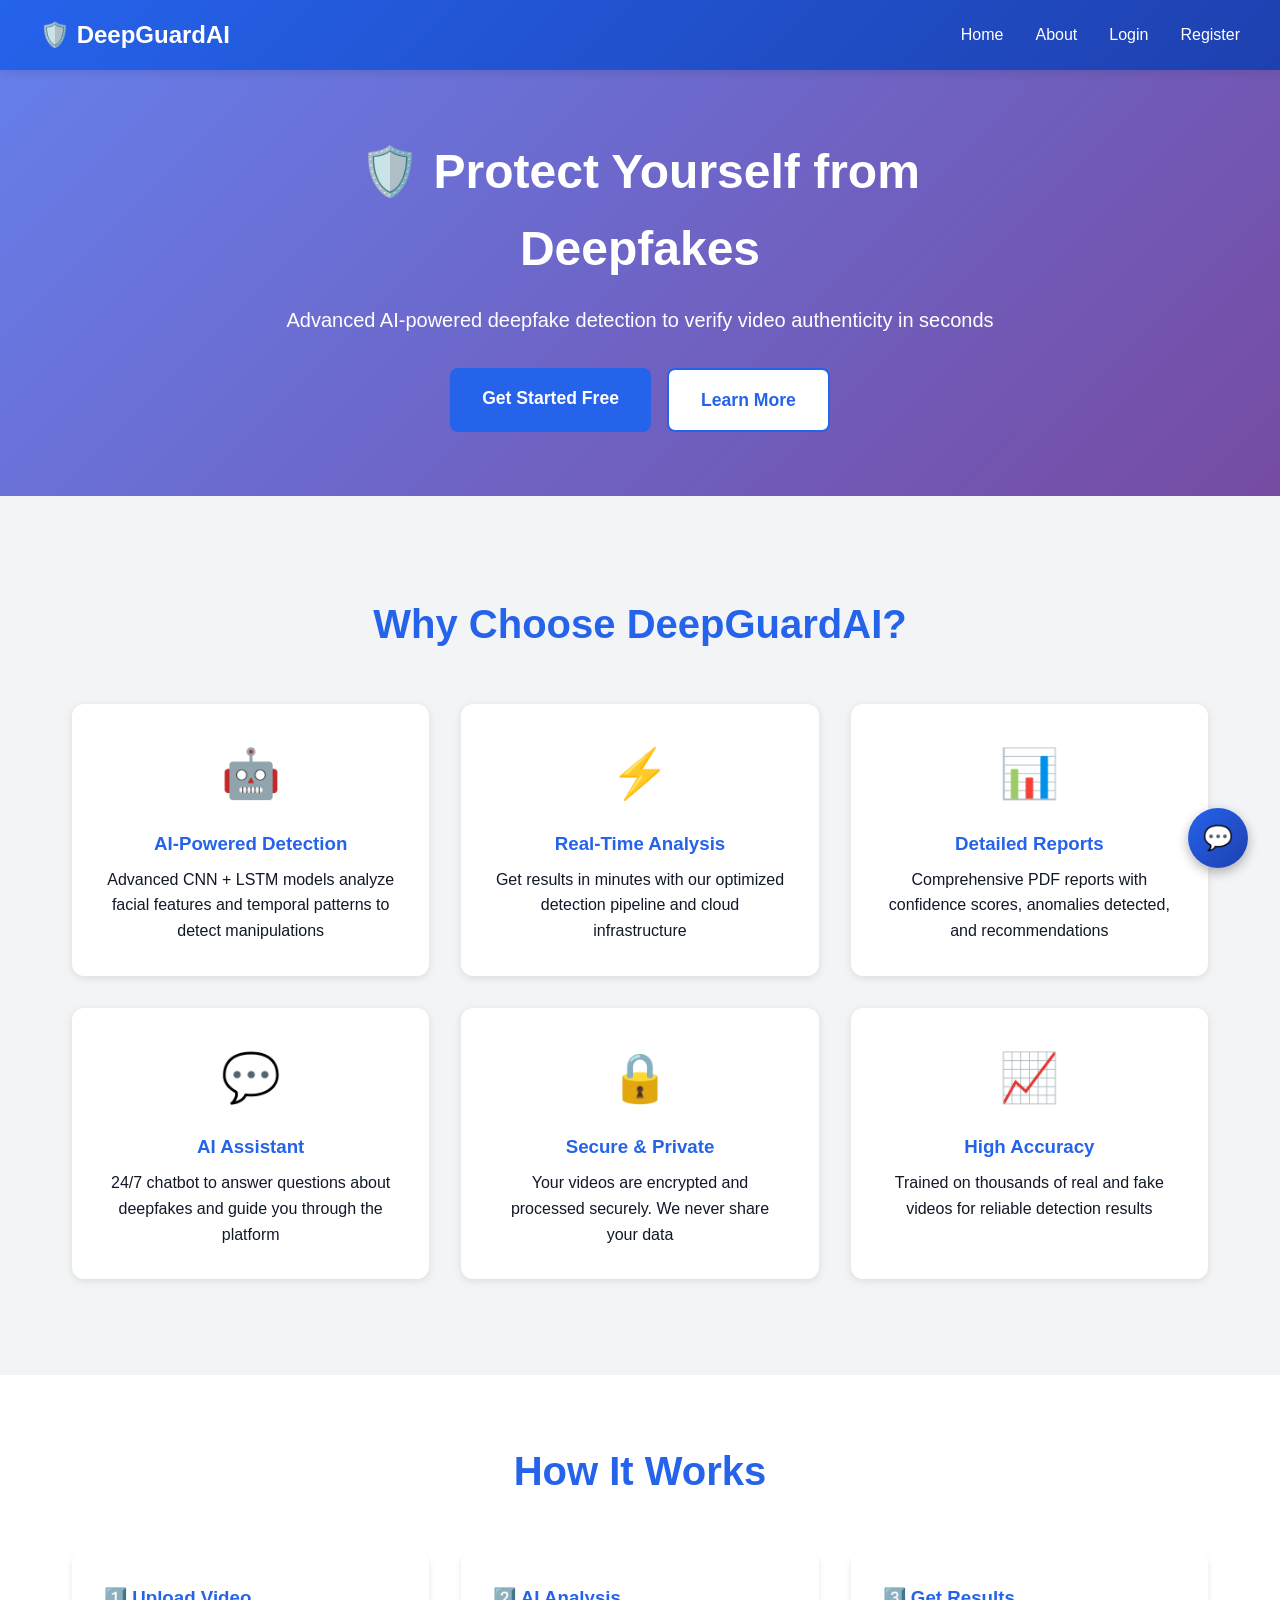
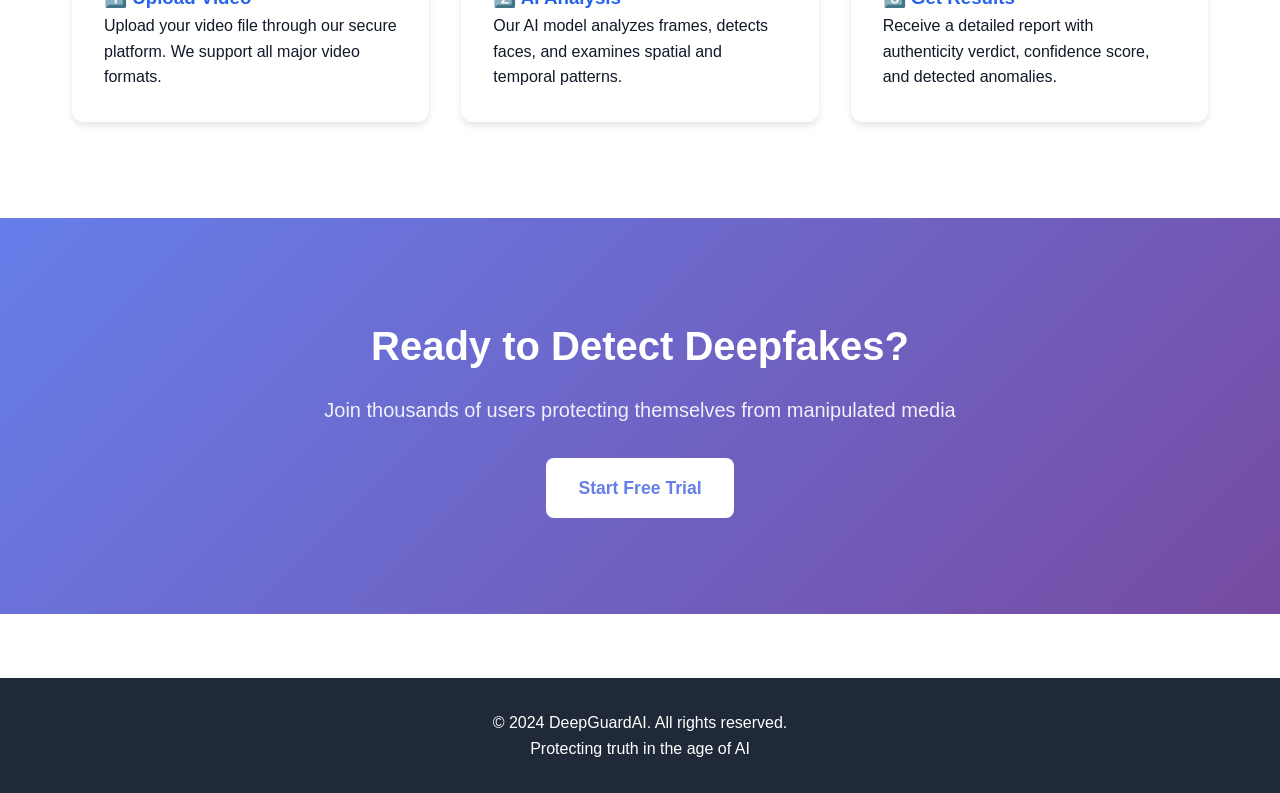
==== index.html @ ff69d8b6 "Add files via upload" ====
<!DOCTYPE html>
<html lang="en">
<head>
  <meta charset="UTF-8">
  <meta name="viewport" content="width=device-width, initial-scale=1.0">
  <title>DeepGuardAI - Deepfake Detection Platform</title>
  <link rel="stylesheet" href="css/style.css">
</head>
<body>
  <!-- Navigation -->
  <nav class="navbar">
    <div class="navbar-container">
      <a href="index.html" class="navbar-brand">
        🛡️ DeepGuardAI
      </a>
      <ul class="navbar-menu">
        <li><a href="index.html">Home</a></li>
        <li><a href="about.html">About</a></li>
        <li><a href="login.html">Login</a></li>
        <li><a href="register.html">Register</a></li>
      </ul>
    </div>
  </nav>

  <!-- Hero Section -->
  <section class="hero">
    <div class="hero-content">
      <h1>🛡️ Protect Yourself from Deepfakes</h1>
      <p>Advanced AI-powered deepfake detection to verify video authenticity in seconds</p>
      <div style="display: flex; gap: 1rem; justify-content: center; flex-wrap: wrap;">
        <a href="register.html" class="btn btn-lg btn-primary">Get Started Free</a>
        <a href="about.html" class="btn btn-lg btn-secondary">Learn More</a>
      </div>
    </div>
  </section>

  <!-- Features Section -->
  <section class="features">
    <div class="container">
      <h2 style="text-align: center; margin-bottom: 3rem; font-size: 2.5rem; color: var(--primary-color);">
        Why Choose DeepGuardAI?
      </h2>
      <div class="features-grid">
        <div class="feature-card">
          <div class="feature-icon">🤖</div>
          <h3>AI-Powered Detection</h3>
          <p>Advanced CNN + LSTM models analyze facial features and temporal patterns to detect manipulations</p>
        </div>
        <div class="feature-card">
          <div class="feature-icon">⚡</div>
          <h3>Real-Time Analysis</h3>
          <p>Get results in minutes with our optimized detection pipeline and cloud infrastructure</p>
        </div>
        <div class="feature-card">
          <div class="feature-icon">📊</div>
          <h3>Detailed Reports</h3>
          <p>Comprehensive PDF reports with confidence scores, anomalies detected, and recommendations</p>
        </div>
        <div class="feature-card">
          <div class="feature-icon">💬</div>
          <h3>AI Assistant</h3>
          <p>24/7 chatbot to answer questions about deepfakes and guide you through the platform</p>
        </div>
        <div class="feature-card">
          <div class="feature-icon">🔒</div>
          <h3>Secure & Private</h3>
          <p>Your videos are encrypted and processed securely. We never share your data</p>
        </div>
        <div class="feature-card">
          <div class="feature-icon">📈</div>
          <h3>High Accuracy</h3>
          <p>Trained on thousands of real and fake videos for reliable detection results</p>
        </div>
      </div>
    </div>
  </section>

  <!-- How It Works -->
  <section class="container" style="padding: 4rem 2rem;">
    <h2 style="text-align: center; margin-bottom: 3rem; font-size: 2.5rem; color: var(--primary-color);">
      How It Works
    </h2>
    <div class="features-grid">
      <div class="card">
        <h3 style="color: var(--primary-color);">1️⃣ Upload Video</h3>
        <p>Upload your video file through our secure platform. We support all major video formats.</p>
      </div>
      <div class="card">
        <h3 style="color: var(--primary-color);">2️⃣ AI Analysis</h3>
        <p>Our AI model analyzes frames, detects faces, and examines spatial and temporal patterns.</p>
      </div>
      <div class="card">
        <h3 style="color: var(--primary-color);">3️⃣ Get Results</h3>
        <p>Receive a detailed report with authenticity verdict, confidence score, and detected anomalies.</p>
      </div>
    </div>
  </section>

  <!-- CTA Section -->
  <section style="background: linear-gradient(135deg, #667eea 0%, #764ba2 100%); padding: 4rem 2rem; text-align: center; color: white;">
    <div class="container">
      <h2 style="font-size: 2.5rem; margin-bottom: 1rem;">Ready to Detect Deepfakes?</h2>
      <p style="font-size: 1.25rem; margin-bottom: 2rem; opacity: 0.9;">
        Join thousands of users protecting themselves from manipulated media
      </p>
      <a href="register.html" class="btn btn-lg" style="background: white; color: #667eea;">
        Start Free Trial
      </a>
    </div>
  </section>

  <!-- Footer -->
  <footer class="footer">
    <p>&copy; 2024 DeepGuardAI. All rights reserved.</p>
    <p>Protecting truth in the age of AI</p>
  </footer>

  <!-- Chatbot -->
  <button class="chatbot-button" id="chatbot-button">💬</button>
  
  <div class="chatbot-window" id="chatbot-window">
    <div class="chatbot-header">
      <h3>AI Assistant</h3>
      <button class="chatbot-close" id="chatbot-close">×</button>
    </div>
    <div class="chatbot-messages" id="chatbot-messages">
      <div class="message message-bot">
        Hello! I'm your DeepGuardAI assistant. How can I help you today?
      </div>
    </div>
    <form class="chatbot-input" id="chatbot-form">
      <input type="text" id="chatbot-input" placeholder="Ask me anything..." required>
      <button type="submit">Send</button>
    </form>
  </div>

  <script src="js/app.js"></script>
</body>
</html>
---- css/style.css ----
/* DeepGuardAI - Main Stylesheet */

:root {
  --primary-color: #2563eb;
  --primary-dark: #1e40af;
  --secondary-color: #10b981;
  --danger-color: #ef4444;
  --warning-color: #f59e0b;
  --dark-bg: #1f2937;
  --light-bg: #f3f4f6;
  --text-dark: #111827;
  --text-light: #6b7280;
  --border-color: #e5e7eb;
  --success-color: #10b981;
}

* {
  margin: 0;
  padding: 0;
  box-sizing: border-box;
}

body {
  font-family: 'Segoe UI', Tahoma, Geneva, Verdana, sans-serif;
  line-height: 1.6;
  color: var(--text-dark);
  background-color: #ffffff;
}

/* Navigation */
.navbar {
  background: linear-gradient(135deg, var(--primary-color), var(--primary-dark));
  color: white;
  padding: 1rem 2rem;
  box-shadow: 0 2px 10px rgba(0,0,0,0.1);
  position: sticky;
  top: 0;
  z-index: 1000;
}

.navbar-container {
  max-width: 1200px;
  margin: 0 auto;
  display: flex;
  justify-content: space-between;
  align-items: center;
}

.navbar-brand {
  font-size: 1.5rem;
  font-weight: bold;
  text-decoration: none;
  color: white;
  display: flex;
  align-items: center;
  gap: 0.5rem;
}

.navbar-menu {
  display: flex;
  list-style: none;
  gap: 2rem;
  align-items: center;
}

.navbar-menu a {
  color: white;
  text-decoration: none;
  transition: opacity 0.3s;
  font-weight: 500;
}

.navbar-menu a:hover {
  opacity: 0.8;
}

/* Hero Section */
.hero {
  background: linear-gradient(135deg, #667eea 0%, #764ba2 100%);
  color: white;
  padding: 4rem 2rem;
  text-align: center;
}

.hero-content {
  max-width: 800px;
  margin: 0 auto;
}

.hero h1 {
  font-size: 3rem;
  margin-bottom: 1rem;
  animation: fadeInUp 0.8s ease;
}

.hero p {
  font-size: 1.25rem;
  margin-bottom: 2rem;
  opacity: 0.9;
  animation: fadeInUp 0.8s ease 0.2s both;
}

/* Buttons */
.btn {
  display: inline-block;
  padding: 0.75rem 1.5rem;
  border: none;
  border-radius: 0.5rem;
  font-size: 1rem;
  font-weight: 600;
  cursor: pointer;
  text-decoration: none;
  transition: all 0.3s;
  text-align: center;
}

.btn-primary {
  background-color: var(--primary-color);
  color: white;
}

.btn-primary:hover {
  background-color: var(--primary-dark);
  transform: translateY(-2px);
  box-shadow: 0 4px 12px rgba(37, 99, 235, 0.4);
}

.btn-secondary {
  background-color: white;
  color: var(--primary-color);
  border: 2px solid var(--primary-color);
}

.btn-secondary:hover {
  background-color: var(--primary-color);
  color: white;
}

.btn-success {
  background-color: var(--success-color);
  color: white;
}

.btn-danger {
  background-color: var(--danger-color);
  color: white;
}

.btn-lg {
  padding: 1rem 2rem;
  font-size: 1.1rem;
}

/* Container */
.container {
  max-width: 1200px;
  margin: 0 auto;
  padding: 2rem;
}

/* Cards */
.card {
  background: white;
  border-radius: 0.75rem;
  padding: 2rem;
  box-shadow: 0 4px 6px rgba(0,0,0,0.1);
  margin-bottom: 2rem;
  transition: transform 0.3s, box-shadow 0.3s;
}

.card:hover {
  transform: translateY(-4px);
  box-shadow: 0 8px 16px rgba(0,0,0,0.15);
}

.card-title {
  font-size: 1.5rem;
  margin-bottom: 1rem;
  color: var(--primary-color);
}

/* Forms */
.form-group {
  margin-bottom: 1.5rem;
}

.form-group label {
  display: block;
  margin-bottom: 0.5rem;
  font-weight: 600;
  color: var(--text-dark);
}

.form-control {
  width: 100%;
  padding: 0.75rem;
  border: 2px solid var(--border-color);
  border-radius: 0.5rem;
  font-size: 1rem;
  transition: border-color 0.3s;
}

.form-control:focus {
  outline: none;
  border-color: var(--primary-color);
}

/* Features Section */
.features {
  padding: 4rem 2rem;
  background-color: var(--light-bg);
}

.features-grid {
  display: grid;
  grid-template-columns: repeat(auto-fit, minmax(280px, 1fr));
  gap: 2rem;
  max-width: 1200px;
  margin: 0 auto;
}

.feature-card {
  background: white;
  padding: 2rem;
  border-radius: 0.75rem;
  text-align: center;
  box-shadow: 0 2px 8px rgba(0,0,0,0.1);
  transition: transform 0.3s;
}

.feature-card:hover {
  transform: translateY(-8px);
}

.feature-icon {
  font-size: 3rem;
  margin-bottom: 1rem;
}

.feature-card h3 {
  color: var(--primary-color);
  margin-bottom: 0.5rem;
}

/* Status Badges */
.badge {
  display: inline-block;
  padding: 0.25rem 0.75rem;
  border-radius: 1rem;
  font-size: 0.875rem;
  font-weight: 600;
}

.badge-pending {
  background-color: #fef3c7;
  color: #92400e;
}

.badge-processing {
  background-color: #dbeafe;
  color: #1e40af;
}

.badge-fake {
  background-color: #fee2e2;
  color: #991b1b;
}

.badge-real {
  background-color: #d1fae5;
  color: #065f46;
}

.badge-error {
  background-color: #fee2e2;
  color: #991b1b;
}

/* Table */
.table {
  width: 100%;
  border-collapse: collapse;
  margin-top: 1rem;
}

.table th,
.table td {
  padding: 1rem;
  text-align: left;
  border-bottom: 1px solid var(--border-color);
}

.table th {
  background-color: var(--light-bg);
  font-weight: 600;
  color: var(--primary-color);
}

.table tr:hover {
  background-color: var(--light-bg);
}

/* Loading Spinner */
.spinner {
  border: 4px solid var(--border-color);
  border-top: 4px solid var(--primary-color);
  border-radius: 50%;
  width: 40px;
  height: 40px;
  animation: spin 1s linear infinite;
  margin: 2rem auto;
}

@keyframes spin {
  0% { transform: rotate(0deg); }
  100% { transform: rotate(360deg); }
}

/* Alert */
.alert {
  padding: 1rem;
  border-radius: 0.5rem;
  margin-bottom: 1rem;
}

.alert-success {
  background-color: #d1fae5;
  color: #065f46;
  border: 1px solid #10b981;
}

.alert-error {
  background-color: #fee2e2;
  color: #991b1b;
  border: 1px solid #ef4444;
}

.alert-info {
  background-color: #dbeafe;
  color: #1e40af;
  border: 1px solid #3b82f6;
}

/* Chatbot */
.chatbot-button {
  position: fixed;
  bottom: 2rem;
  right: 2rem;
  width: 60px;
  height: 60px;
  border-radius: 50%;
  background: linear-gradient(135deg, var(--primary-color), var(--primary-dark));
  color: white;
  border: none;
  font-size: 1.5rem;
  cursor: pointer;
  box-shadow: 0 4px 12px rgba(0,0,0,0.3);
  transition: transform 0.3s;
  z-index: 999;
}

.chatbot-button:hover {
  transform: scale(1.1);
}

.chatbot-window {
  position: fixed;
  bottom: 5rem;
  right: 2rem;
  width: 350px;
  height: 500px;
  background: white;
  border-radius: 1rem;
  box-shadow: 0 8px 24px rgba(0,0,0,0.2);
  display: none;
  flex-direction: column;
  z-index: 998;
}

.chatbot-window.active {
  display: flex;
}

.chatbot-header {
  background: linear-gradient(135deg, var(--primary-color), var(--primary-dark));
  color: white;
  padding: 1rem;
  border-radius: 1rem 1rem 0 0;
  display: flex;
  justify-content: space-between;
  align-items: center;
}

.chatbot-close {
  background: none;
  border: none;
  color: white;
  font-size: 1.5rem;
  cursor: pointer;
}

.chatbot-messages {
  flex: 1;
  padding: 1rem;
  overflow-y: auto;
}

.message {
  margin-bottom: 1rem;
  padding: 0.75rem;
  border-radius: 0.5rem;
  max-width: 80%;
}

.message-user {
  background-color: var(--primary-color);
  color: white;
  margin-left: auto;
}

.message-bot {
  background-color: var(--light-bg);
  color: var(--text-dark);
}

.chatbot-input {
  display: flex;
  padding: 1rem;
  border-top: 1px solid var(--border-color);
}

.chatbot-input input {
  flex: 1;
  padding: 0.5rem;
  border: 1px solid var(--border-color);
  border-radius: 0.5rem;
  margin-right: 0.5rem;
}

.chatbot-input button {
  padding: 0.5rem 1rem;
  background-color: var(--primary-color);
  color: white;
  border: none;
  border-radius: 0.5rem;
  cursor: pointer;
}

/* Animations */
@keyframes fadeInUp {
  from {
    opacity: 0;
    transform: translateY(30px);
  }
  to {
    opacity: 1;
    transform: translateY(0);
  }
}

.fade-in {
  animation: fadeInUp 0.6s ease;
}

/* Footer */
.footer {
  background-color: var(--dark-bg);
  color: white;
  text-align: center;
  padding: 2rem;
  margin-top: 4rem;
}

/* Responsive */
@media (max-width: 768px) {
  .hero h1 {
    font-size: 2rem;
  }
  
  .navbar-menu {
    gap: 1rem;
    font-size: 0.9rem;
  }
  
  .features-grid {
    grid-template-columns: 1fr;
  }
  
  .chatbot-window {
    width: 90%;
    right: 5%;
  }
}

/* Progress Bar */
.progress {
  width: 100%;
  height: 20px;
  background-color: var(--border-color);
  border-radius: 10px;
  overflow: hidden;
  margin: 1rem 0;
}

.progress-bar {
  height: 100%;
  background: linear-gradient(90deg, var(--primary-color), var(--secondary-color));
  transition: width 0.3s ease;
  display: flex;
  align-items: center;
  justify-content: center;
  color: white;
  font-size: 0.75rem;
  font-weight: 600;
}
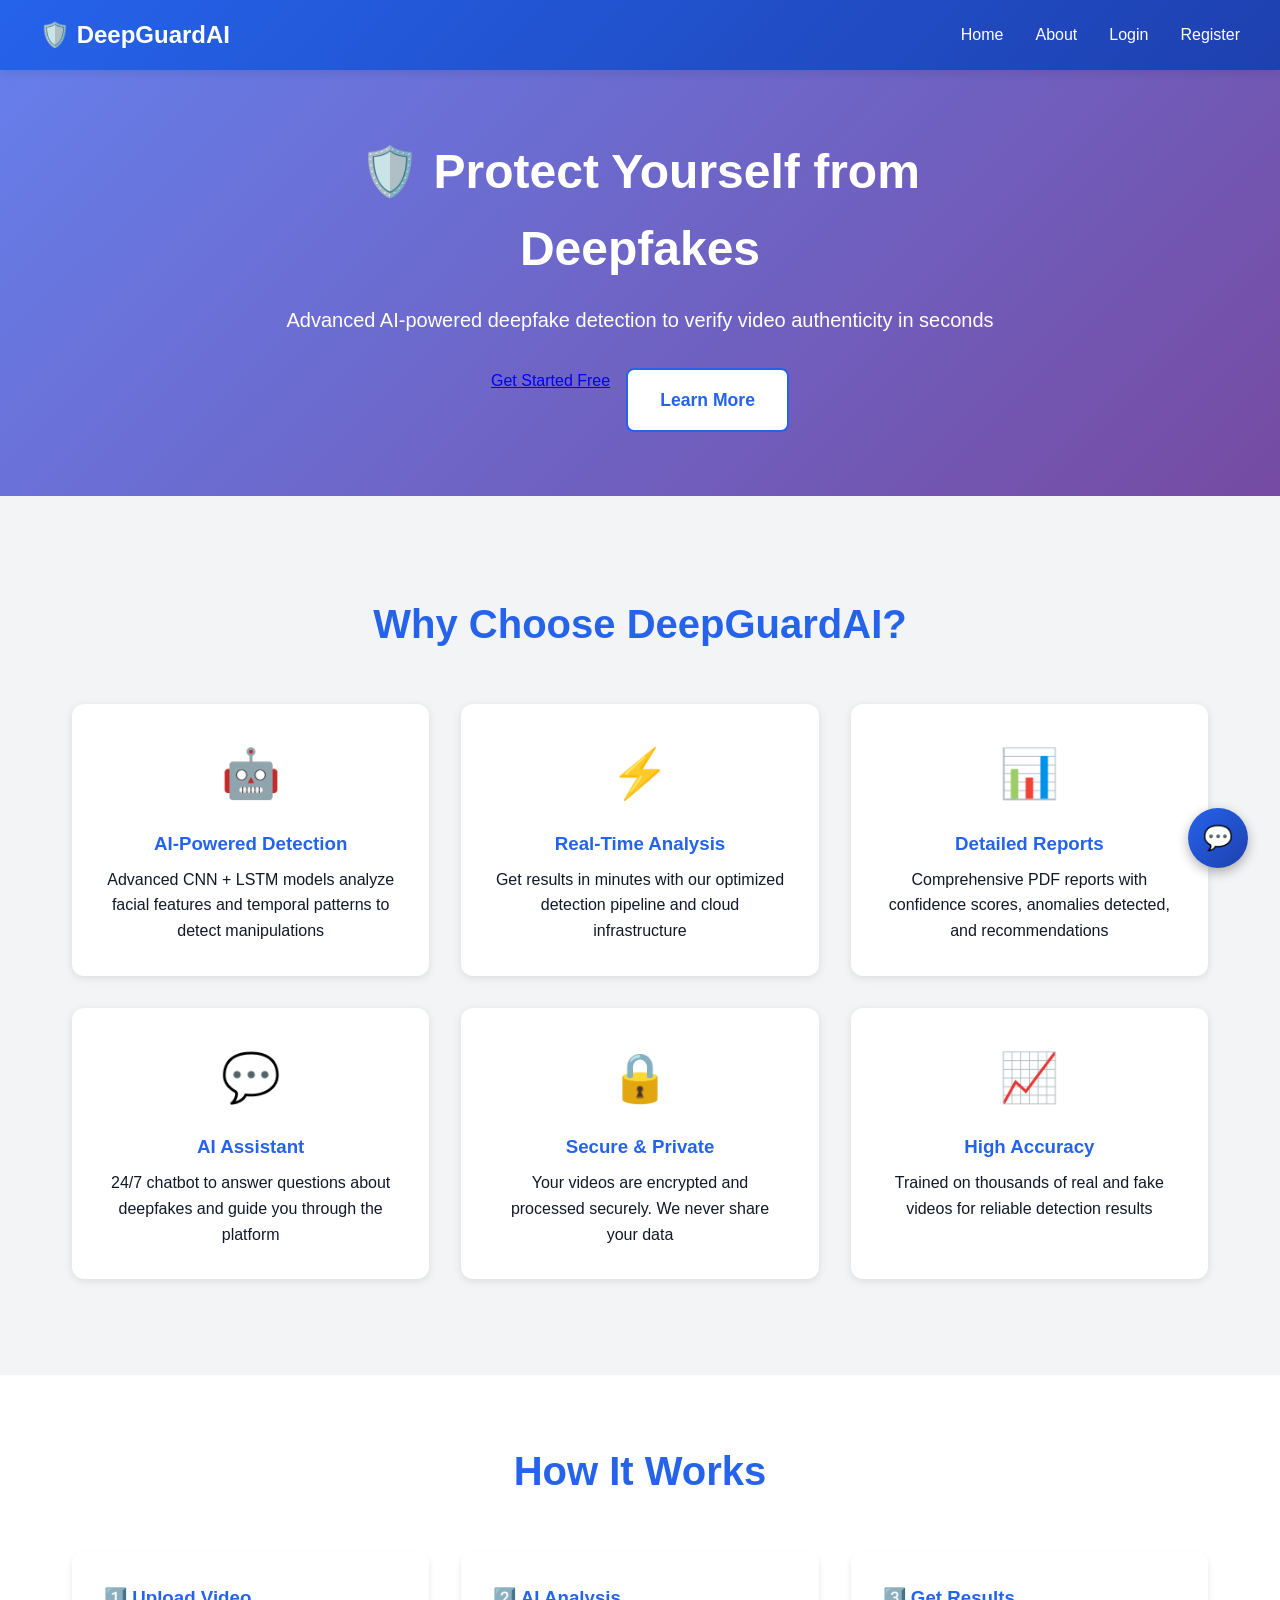
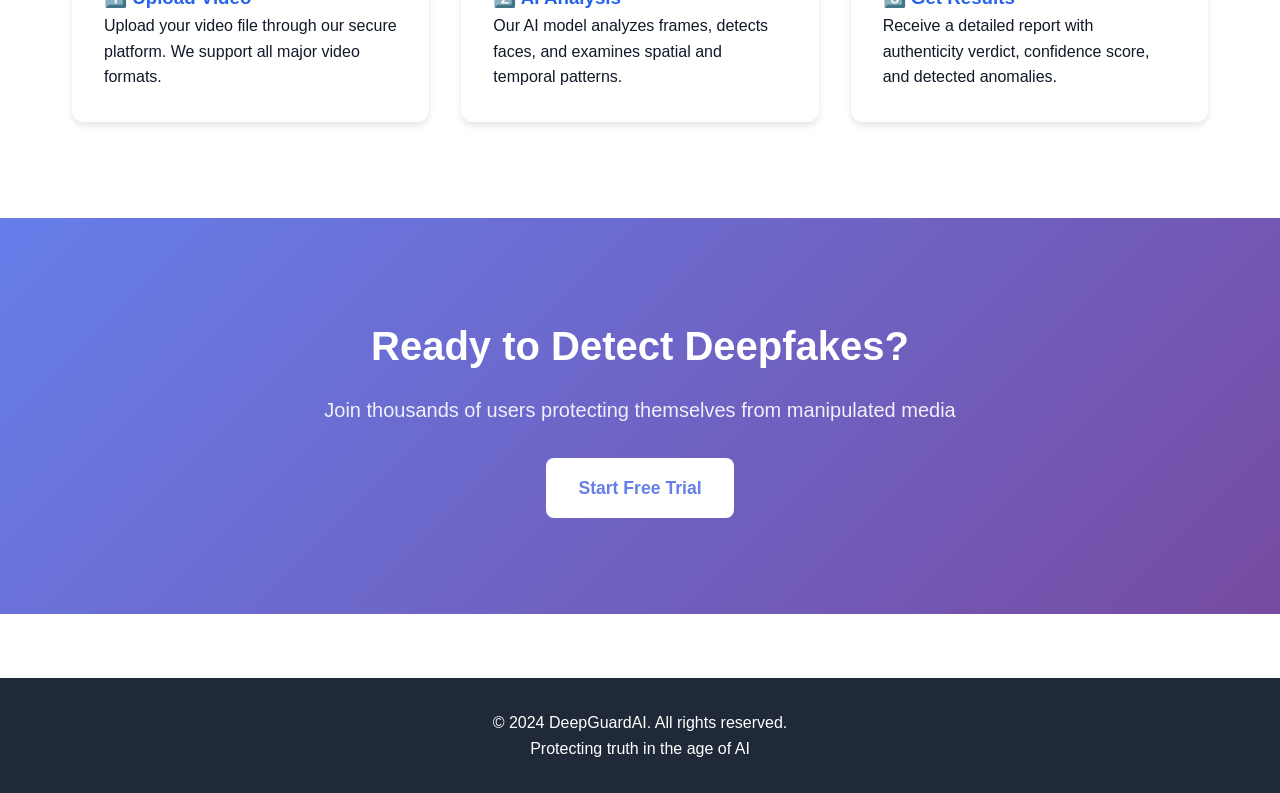
==== commit 8d826fb5: "Update index.html" ====
--- a/index.html
+++ b/index.html
@@ -28,7 +28,7 @@
       <h1>🛡️ Protect Yourself from Deepfakes</h1>
       <p>Advanced AI-powered deepfake detection to verify video authenticity in seconds</p>
       <div style="display: flex; gap: 1rem; justify-content: center; flex-wrap: wrap;">
-        <a href="register.html" class="btn btn-lg btn-primary">Get Started Free</a>
+        <a href="http://localhost/deepFakeAI/index.php" class="http://localhost/deepFakeAI/index.php">Get Started Free</a>
         <a href="about.html" class="btn btn-lg btn-secondary">Learn More</a>
       </div>
     </div>
